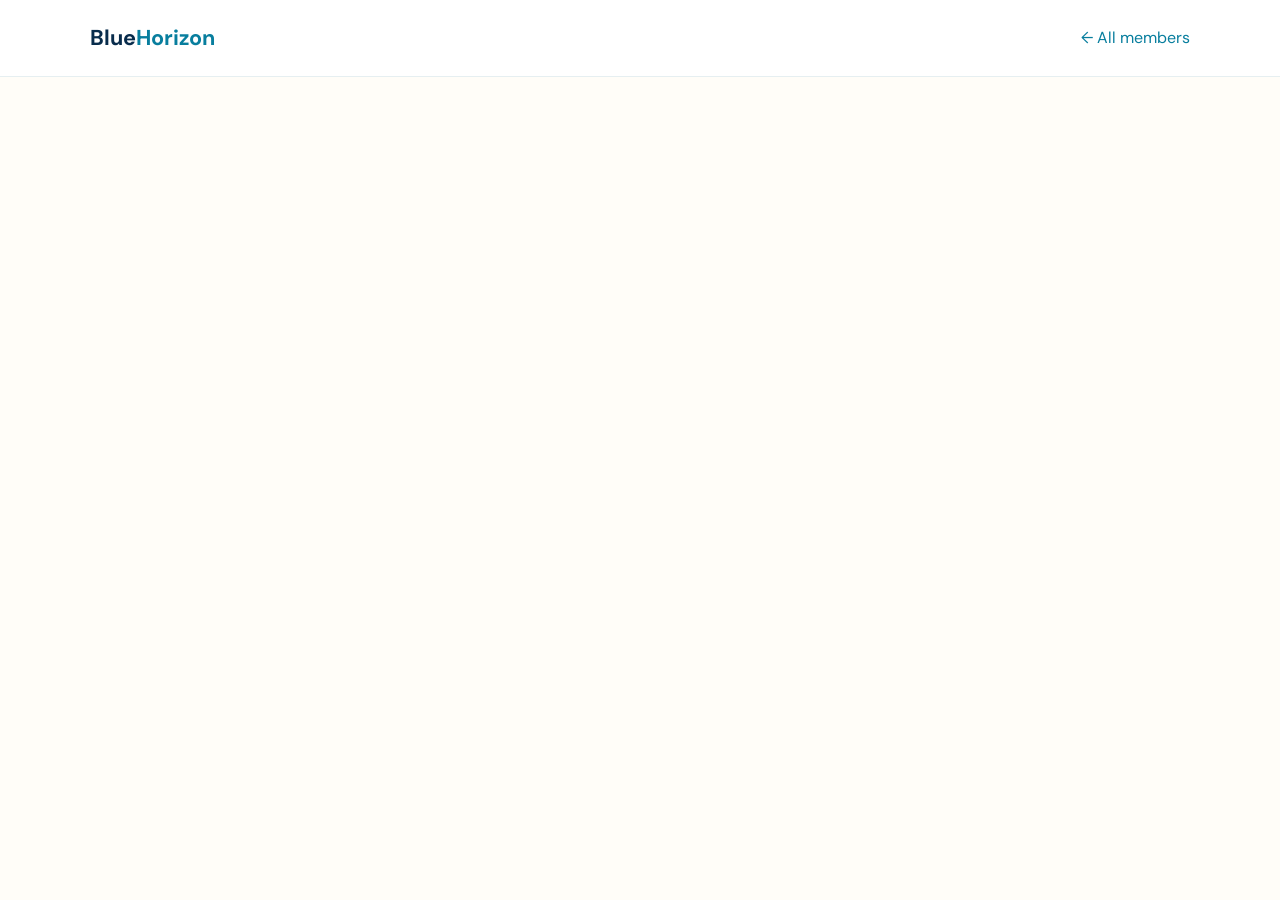
==== members/estoperes/estoperes.html @ 29ae5778 "Add website files and Latip page" ====
<!DOCTYPE html>
<html lang="en">
<head>
    <meta charset="UTF-8">
    <meta name="viewport" content="width=device-width, initial-scale=1.0">
    <title>Estoperes</title>
    <link rel="stylesheet" href="../../styles.css">
</head>
<body>
    <header class="site-header">
        <nav class="navbar">
            <a class="logo" href="../../index.html">Blue<span>Horizon</span></a>
            <a class="back-link" href="../../about.html#members">← All members</a>
        </nav>
    </header>
</body>
</html>
---- styles.css ----
@import url('https://fonts.googleapis.com/css2?family=DM+Sans:wght@400;500;700&family=Playfair+Display:wght@600;700&display=swap');

/* Basic page styles */

* {
    box-sizing: border-box;
}

body {
    margin: 0;
    background-color: #fffdf8;
    color: #17364b;
    font-family: 'DM Sans', sans-serif;
    line-height: 1.6;
}

h1,
h2,
h3 {
    font-family: 'Playfair Display', serif;
    line-height: 1.2;
}

h1 {
    margin: 10px 0 20px;
    font-size: 4rem;
}

h2 {
    margin: 10px 0 20px;
    font-size: 2.5rem;
}

h3 {
    font-size: 1.35rem;
}

p {
    margin: 0 0 18px;
}

a {
    color: inherit;
    text-decoration: none;
}

/* Navigation */

.site-header {
    background-color: white;
    border-bottom: 1px solid #e6eff1;
}

.navbar {
    max-width: 1150px;
    min-height: 76px;
    margin: auto;
    padding: 0 25px;

    display: flex;
    align-items: center;
    justify-content: space-between;
}

.logo {
    color: #082c4c;
    font-size: 1.35rem;
    font-weight: bold;
}

.logo span {
    color: #087e9e;
}

.nav-links {
    display: flex;
    align-items: center;
    gap: 30px;
    color: #6b8190;
}

.nav-links a:hover,
.nav-links .active {
    color: #087e9e;
}

.nav-login {
    padding: 9px 18px;
    border: 1px solid #087e9e;
    border-radius: 30px;
    color: #087e9e !important;
}

/* Buttons and small text */

.button {
    display: inline-block;
    padding: 13px 24px;
    border: 0;
    border-radius: 30px;
    background-color: #087e9e;
    color: white;
    font: inherit;
    cursor: pointer;
}

.button:hover {
    background-color: #082c4c;
}

.button-light {
    background-color: white;
    color: #082c4c;
}

.label {
    margin-bottom: 10px;
    color: #087e9e;
    font-size: 0.75rem;
    font-weight: bold;
    letter-spacing: 2px;
    text-transform: uppercase;
}

.label.light {
    color: #a7e9ef;
}

.muted-text,
.info-card p,
.member-info p {
    color: #6b8190;
}

/* Home page */

.hero {
    min-height: 650px;
    padding: 60px 25px;
    color: white;
    background-image:
        linear-gradient(90deg, rgba(4, 34, 58, 0.92), rgba(4, 34, 58, 0.2)),
        url('https://images.unsplash.com/photo-1518509562904-e7ef99cdcc86?auto=format&fit=crop&w=1800&q=80');
    background-position: center;
    background-size: cover;

    display: flex;
    align-items: center;
}

.hero-content {
    width: 100%;
    max-width: 1150px;
    margin: auto;
}

.hero-content p:not(.label) {
    max-width: 520px;
    color: #e5f5f7;
    font-size: 1.1rem;
}

.hero h1 span {
    color: #7edce8;
}

.section {
    max-width: 1150px;
    margin: auto;
    padding: 90px 25px;
}

.section-heading {
    max-width: 620px;
    margin-bottom: 40px;
}

.card-grid,
.member-grid {
    display: grid;
    grid-template-columns: repeat(3, 1fr);
    gap: 24px;
}

.info-card {
    padding: 30px;
    border: 1px solid #e0edef;
    border-radius: 12px;
    background-color: white;
}

.icon {
    font-size: 2rem;
}

.blue-section {
    padding: 65px 25px;
    background-color: #082c4c;
    color: white;

    display: flex;
    align-items: center;
    justify-content: space-between;
    gap: 30px;
}

.blue-section p {
    color: #c9e2e8;
}

/* About and contact pages */

.page-banner {
    padding: 100px 25px;
    color: white;
    text-align: center;
    background-image:
        linear-gradient(rgba(7, 44, 74, 0.85), rgba(7, 44, 74, 0.85)),
        url('https://images.unsplash.com/photo-1507525428034-b723cf961d3e?auto=format&fit=crop&w=1600&q=80');
    background-position: center;
    background-size: cover;
}

.page-banner h1 {
    margin-bottom: 10px;
}

.page-banner p:last-child {
    color: #d3eef1;
}

.about-layout,
.contact-layout {
    display: grid;
    grid-template-columns: 1fr 1fr;
    gap: 70px;
}

.member-card {
    overflow: hidden;
    border-radius: 12px;
    background-color: white;
    box-shadow: 0 8px 25px rgba(8, 44, 76, 0.08);
}

.member-card:hover {
    transform: translateY(-4px);
}

.member-image,
.profile-photo {
    min-height: 260px;
    background-position: center;
    background-size: cover;
}

.latip-image {
    background-image: url('https://images.unsplash.com/photo-1535713875002-d1d0cf377fde?auto=format&fit=crop&w=700&q=80');
}

.estoperes-image {
    background-image: url('https://images.unsplash.com/photo-1494790108377-be9c29b29330?auto=format&fit=crop&w=700&q=80');
}

.portal-image {
    background-image: url('https://images.unsplash.com/photo-1544005313-94ddf0286df2?auto=format&fit=crop&w=700&q=80');
}

.tolero-image {
    background-image: url('https://images.unsplash.com/photo-1500648767791-00dcc994a43e?auto=format&fit=crop&w=700&q=80');
}

.member-info {
    padding: 20px;
}

.contact-details p {
    max-width: 430px;
}

/* Forms */

.simple-form {
    display: flex;
    flex-direction: column;
    gap: 8px;
}

label {
    margin-top: 8px;
    font-weight: bold;
}

input,
textarea {
    width: 100%;
    padding: 12px;
    border: 1px solid #c9dfe3;
    border-radius: 6px;
    color: #17364b;
    font: inherit;
}

input:focus,
textarea:focus {
    outline: 2px solid #8ad9e0;
}

.form-message {
    min-height: 25px;
    color: #087e9e;
    font-weight: bold;
}

/* Login and member pages */

.login-main {
    min-height: calc(100vh - 77px);
    padding: 40px 20px;
    background-color: #e8f7fa;

    display: grid;
    place-items: center;
}

.login-box {
    width: 100%;
    max-width: 460px;
    padding: 45px;
    border-radius: 12px;
    background-color: white;
    box-shadow: 0 10px 30px rgba(8, 44, 76, 0.1);
}

.full-button {
    width: 100%;
    margin-top: 18px;
}

.small-text {
    margin-top: 30px;
    color: #6b8190;
    font-size: 0.8rem;
    text-align: center;
}

.back-link {
    color: #087e9e;
}

.profile-page {
    max-width: 1000px;
    min-height: calc(100vh - 77px);
    margin: auto;
    padding: 80px 25px;

    display: grid;
    grid-template-columns: 1fr 1fr;
    align-items: center;
    gap: 60px;
}

.profile-photo {
    min-height: 500px;
    border-radius: 12px;
}

.profile-content p {
    max-width: 500px;
}
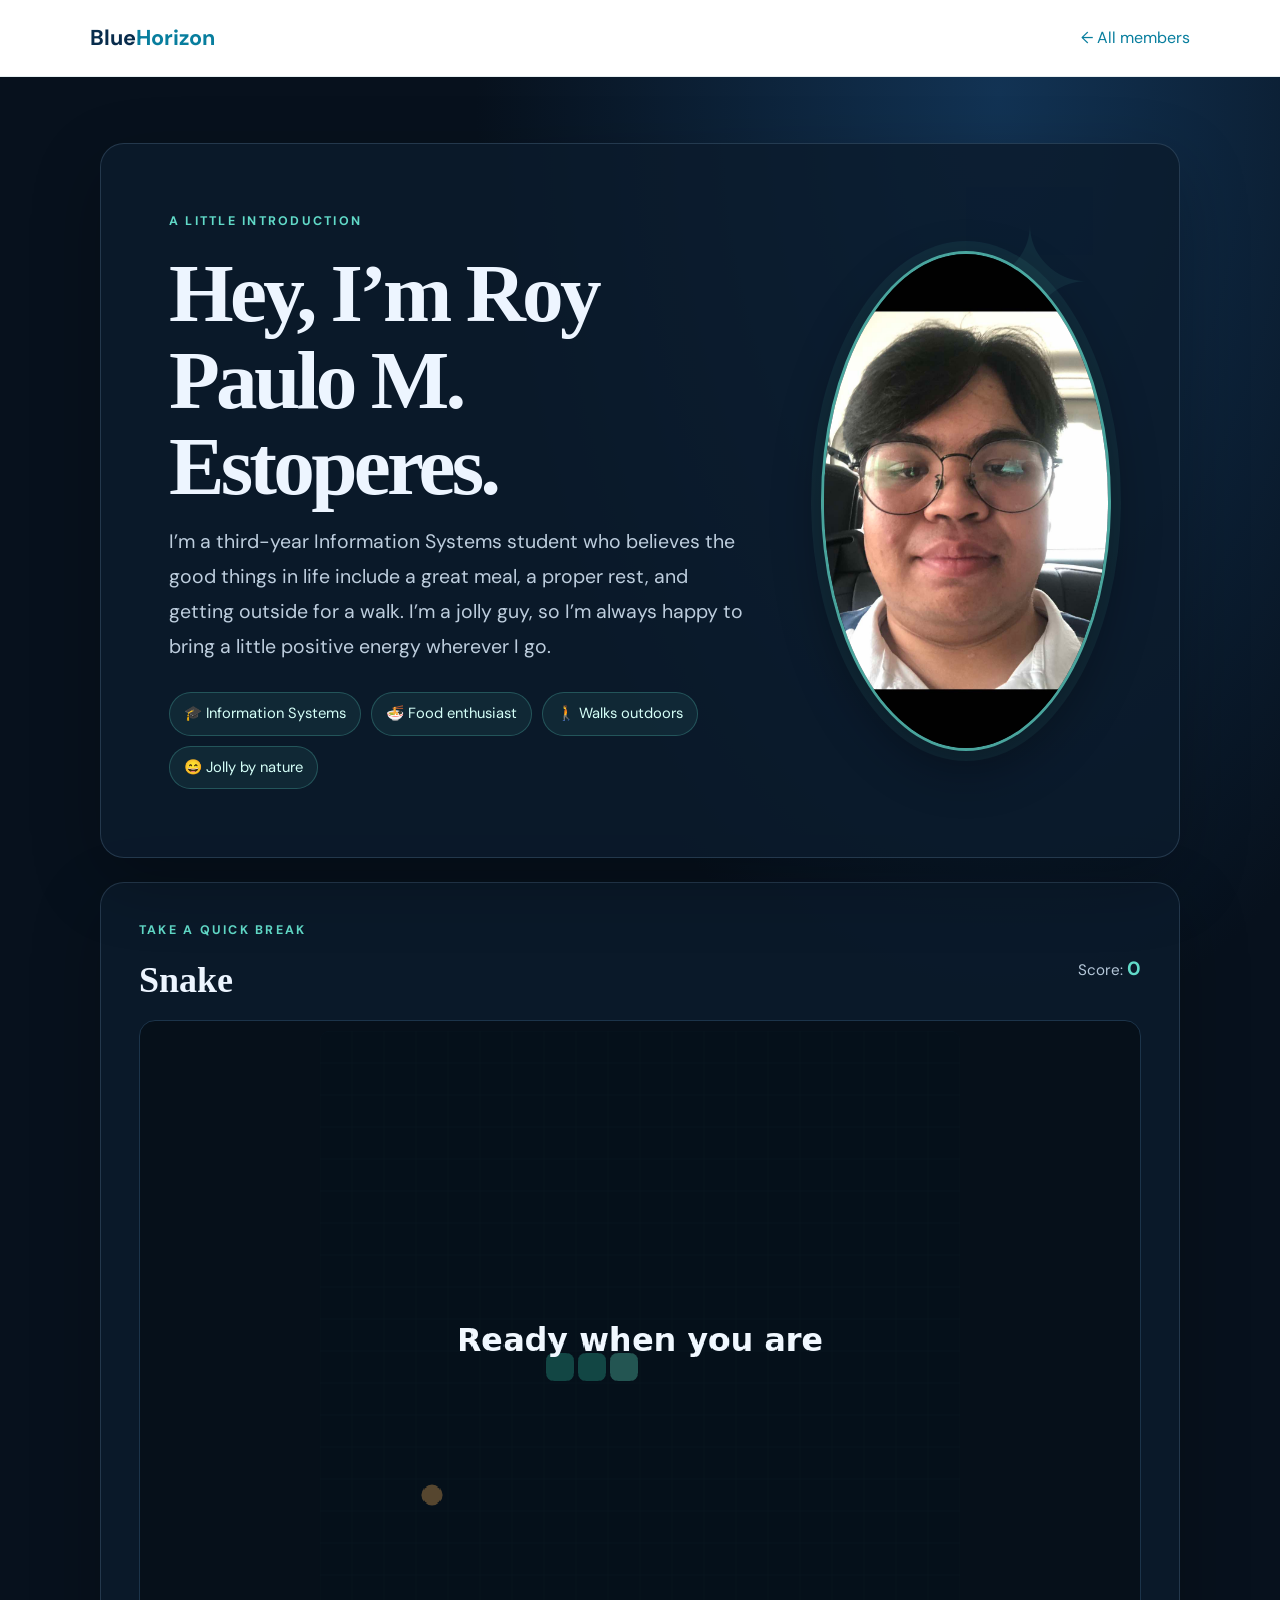
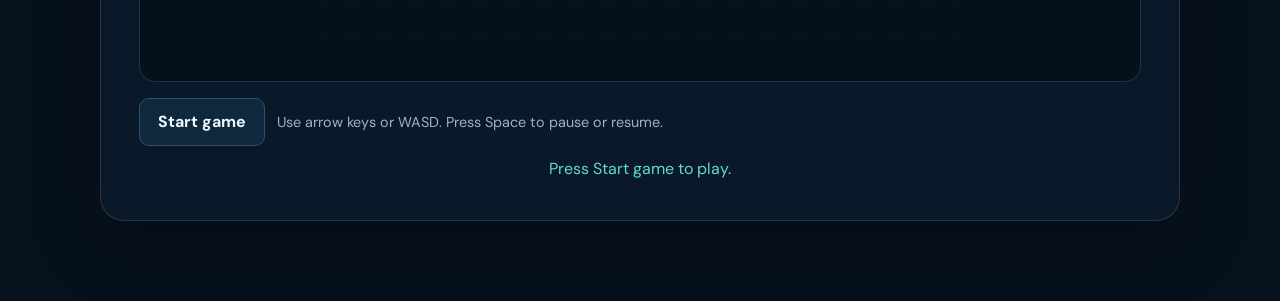
==== commit b134ff71: "Add Estoperes profile and snake game" ====
--- a/members/estoperes/estoperes.html
+++ b/members/estoperes/estoperes.html
@@ -3,15 +3,162 @@
 <head>
     <meta charset="UTF-8">
     <meta name="viewport" content="width=device-width, initial-scale=1.0">
-    <title>Estoperes</title>
+    <meta name="theme-color" content="#07111d">
+    <title>Roy Paulo M. Estoperes | About Me</title>
     <link rel="stylesheet" href="../../styles.css">
+    <style>
+        :root { color-scheme: dark; }
+        body { min-height: 100vh; background: radial-gradient(ellipse at 78% 5%, #123354 0, transparent 37%), #07111d; color: #edf5ff; }
+        .profile-wrap { width: min(1080px, calc(100% - 36px)); margin: 0 auto; padding: 66px 0 80px; }
+        .intro-card, .game-card { border: 1px solid rgba(157, 198, 232, .18); background: rgba(12, 28, 45, .82); border-radius: 24px; box-shadow: 0 24px 70px rgba(0, 0, 0, .24); }
+        .intro-card { padding: clamp(28px, 6vw, 68px); position: relative; overflow: hidden; }
+        .intro-layout { display: grid; grid-template-columns: minmax(0, 1fr) minmax(190px, 290px); align-items: center; gap: clamp(28px, 6vw, 70px); position: relative; z-index: 1; }
+        .profile-photo { display: block; width: 100%; aspect-ratio: 1; object-fit: cover; border: 3px solid rgba(97, 218, 200, .72); border-radius: 50%; box-shadow: 0 18px 50px rgba(0, 0, 0, .32), 0 0 0 10px rgba(97, 218, 200, .08); }
+        .intro-card::after { content: '✦'; position: absolute; right: 8%; top: 3%; color: #59d3c1; font-size: 150px; opacity: .08; pointer-events: none; }
+        .eyebrow { color: #61dac8; font-size: .78rem; font-weight: 700; letter-spacing: .18em; text-transform: uppercase; }
+        h1 { max-width: 740px; margin: 14px 0; font-size: clamp(2.5rem, 7vw, 5.2rem); line-height: 1.04; letter-spacing: -.045em; }
+        .lead { max-width: 660px; color: #bdcddd; font-size: clamp(1.05rem, 2vw, 1.22rem); line-height: 1.8; }
+        .traits { display: flex; flex-wrap: wrap; gap: 10px; margin-top: 28px; }
+        .trait { padding: 9px 14px; border: 1px solid rgba(97, 218, 200, .25); border-radius: 999px; background: rgba(97, 218, 200, .08); color: #d5fff8; font-size: .92rem; }
+        .game-card { margin-top: 24px; padding: clamp(22px, 4vw, 38px); }
+        .game-head { display: flex; align-items: end; justify-content: space-between; gap: 16px; margin-bottom: 18px; }
+        h2 { margin: 5px 0 0; font-size: clamp(1.6rem, 4vw, 2.25rem); }
+        .score { color: #b5c7d9; font-size: .95rem; white-space: nowrap; }
+        .score strong { color: #61dac8; font-size: 1.2rem; }
+        .board-shell { padding: 10px; background: #06101a; border: 1px solid #1c344a; border-radius: 16px; }
+        canvas { display: block; width: 100%; max-width: 640px; aspect-ratio: 1; margin: auto; border-radius: 10px; background: #091827; image-rendering: pixelated; touch-action: none; }
+        .game-controls { display: flex; flex-wrap: wrap; align-items: center; gap: 12px; margin-top: 16px; }
+        .game-controls button, .pad button { border: 1px solid #31516b; border-radius: 10px; background: #10283d; color: #eff8ff; font: inherit; cursor: pointer; }
+        .game-controls button { padding: 10px 18px; font-weight: 700; }
+        .game-controls button:hover, .pad button:hover { background: #173b54; }
+        .hint { color: #9eb2c5; font-size: .9rem; }
+        .pad { display: grid; grid-template-columns: repeat(3, 48px); grid-template-rows: repeat(2, 42px); gap: 5px; margin: 18px auto 0; width: max-content; }
+        .pad button { font-size: 1.2rem; }
+        .pad .up { grid-column: 2; }.pad .left { grid-column: 1; grid-row: 2; }.pad .down { grid-column: 2; grid-row: 2; }.pad .right { grid-column: 3; grid-row: 2; }
+        .status { min-height: 1.4em; margin: 10px 0 0; color: #61dac8; text-align: center; }
+        @media (min-width: 760px) { .pad { display: none; } }
+        @media (max-width: 680px) { .intro-layout { grid-template-columns: 1fr; } .profile-photo { width: min(220px, 65%); margin: 0 auto; grid-row: 1; } }
+        @media (max-width: 520px) { .profile-wrap { width: min(100% - 22px, 1080px); padding-top: 36px; } .game-head { align-items: start; flex-direction: column; } }
+    </style>
 </head>
 <body>
     <header class="site-header">
         <nav class="navbar">
             <a class="logo" href="../../index.html">Blue<span>Horizon</span></a>
-            <a class="back-link" href="../../about.html#members">← All members</a>
+            <a class="back-link" href="../../about.html#members">&larr; All members</a>
         </nav>
     </header>
+
+    <main class="profile-wrap">
+        <section class="intro-card" aria-labelledby="intro-title">
+            <div class="intro-layout">
+                <div>
+                    <p class="eyebrow">A little introduction</p>
+                    <h1 id="intro-title">Hey, I’m Roy Paulo M. Estoperes.</h1>
+                    <p class="lead">I’m a third-year Information Systems student who believes the good things in life include a great meal, a proper rest, and getting outside for a walk. I’m a jolly guy, so I’m always happy to bring a little positive energy wherever I go.</p>
+                    <div class="traits" aria-label="A few things about Roy">
+                        <span class="trait">🎓 Information Systems</span>
+                        <span class="trait">🍜 Food enthusiast</span>
+                        <span class="trait">🚶 Walks outdoors</span>
+                        <span class="trait">😄 Jolly by nature</span>
+                    </div>
+                </div>
+                <img class="profile-photo" src="Estoperes.jpg" alt="Photo of Roy Paulo M. Estoperes">
+            </div>
+        </section>
+
+        <section class="game-card" aria-labelledby="game-title">
+            <div class="game-head">
+                <div><p class="eyebrow">Take a quick break</p><h2 id="game-title">Snake</h2></div>
+                <p class="score">Score: <strong id="score">0</strong></p>
+            </div>
+            <div class="board-shell"><canvas id="board" width="600" height="600" aria-label="Snake game board"></canvas></div>
+            <div class="game-controls">
+                <button id="start-button" type="button">Start game</button>
+                <span class="hint">Use arrow keys or WASD. Press Space to pause or resume.</span>
+            </div>
+            <div class="pad" aria-label="Touch controls">
+                <button class="up" data-dir="up" aria-label="Up">▲</button>
+                <button class="left" data-dir="left" aria-label="Left">◀</button>
+                <button class="down" data-dir="down" aria-label="Down">▼</button>
+                <button class="right" data-dir="right" aria-label="Right">▶</button>
+            </div>
+            <p id="status" class="status" aria-live="polite">Press Start game to play.</p>
+        </section>
+    </main>
+
+    <script>
+        (() => {
+            const canvas = document.getElementById('board');
+            const ctx = canvas.getContext('2d');
+            const scoreLabel = document.getElementById('score');
+            const statusLabel = document.getElementById('status');
+            const startButton = document.getElementById('start-button');
+            const cells = 20;
+            const size = canvas.width / cells;
+            let snake, food, direction, queuedDirection, score, timer, state = 'ready';
+
+            function placeFood() {
+                do { food = { x: Math.floor(Math.random() * cells), y: Math.floor(Math.random() * cells) }; }
+                while (snake.some(part => part.x === food.x && part.y === food.y));
+            }
+            function reset() {
+                snake = [{ x: 9, y: 10 }, { x: 8, y: 10 }, { x: 7, y: 10 }];
+                direction = { x: 1, y: 0 }; queuedDirection = direction;
+                score = 0; scoreLabel.textContent = score; placeFood(); draw();
+            }
+            function draw() {
+                ctx.fillStyle = '#091827'; ctx.fillRect(0, 0, canvas.width, canvas.height);
+                ctx.strokeStyle = 'rgba(131, 168, 195, .07)'; ctx.lineWidth = 1;
+                for (let i = 0; i <= cells; i++) {
+                    ctx.beginPath(); ctx.moveTo(i * size, 0); ctx.lineTo(i * size, canvas.height); ctx.stroke();
+                    ctx.beginPath(); ctx.moveTo(0, i * size); ctx.lineTo(canvas.width, i * size); ctx.stroke();
+                }
+                ctx.fillStyle = '#ffbd69'; ctx.beginPath(); ctx.arc((food.x + .5) * size, (food.y + .5) * size, size * .32, 0, Math.PI * 2); ctx.fill();
+                snake.forEach((part, index) => {
+                    ctx.fillStyle = index === 0 ? '#66ead3' : '#31bda9';
+                    ctx.beginPath(); ctx.roundRect(part.x * size + 2, part.y * size + 2, size - 4, size - 4, size * .25); ctx.fill();
+                });
+                if (state === 'ready' || state === 'paused' || state === 'over') {
+                    ctx.fillStyle = 'rgba(4, 12, 20, .67)'; ctx.fillRect(0, 0, canvas.width, canvas.height);
+                    ctx.fillStyle = '#f1f8ff'; ctx.textAlign = 'center'; ctx.font = '700 30px system-ui';
+                    ctx.fillText(state === 'ready' ? 'Ready when you are' : state === 'paused' ? 'Paused' : 'Game over', canvas.width / 2, canvas.height / 2);
+                }
+            }
+            function step() {
+                direction = queuedDirection;
+                const head = { x: snake[0].x + direction.x, y: snake[0].y + direction.y };
+                const eating = head.x === food.x && head.y === food.y;
+                if (head.x < 0 || head.y < 0 || head.x >= cells || head.y >= cells || snake.slice(0, eating ? undefined : -1).some(part => part.x === head.x && part.y === head.y)) {
+                    clearInterval(timer); state = 'over'; startButton.textContent = 'Play again'; statusLabel.textContent = `Game over! You scored ${score}.`; draw(); return;
+                }
+                snake.unshift(head);
+                if (eating) { score++; scoreLabel.textContent = score; placeFood(); }
+                else snake.pop();
+                draw();
+            }
+            function start() {
+                clearInterval(timer); reset(); state = 'playing'; statusLabel.textContent = 'Enjoy the game!'; startButton.textContent = 'Restart game';
+                draw(); timer = setInterval(step, 125);
+            }
+            function setDirection(name) {
+                const vectors = { up: { x: 0, y: -1 }, down: { x: 0, y: 1 }, left: { x: -1, y: 0 }, right: { x: 1, y: 0 } };
+                const next = vectors[name];
+                if (next && (next.x !== -direction.x || next.y !== -direction.y)) queuedDirection = next;
+            }
+            function togglePause() {
+                if (state === 'playing') { clearInterval(timer); state = 'paused'; statusLabel.textContent = 'Paused. Press Space or Start game to continue.'; startButton.textContent = 'Resume game'; draw(); }
+                else if (state === 'paused') { state = 'playing'; statusLabel.textContent = 'Enjoy the game!'; startButton.textContent = 'Restart game'; draw(); timer = setInterval(step, 125); }
+            }
+            startButton.addEventListener('click', () => state === 'paused' ? togglePause() : start());
+            document.addEventListener('keydown', event => {
+                const keys = { ArrowUp: 'up', w: 'up', W: 'up', ArrowDown: 'down', s: 'down', S: 'down', ArrowLeft: 'left', a: 'left', A: 'left', ArrowRight: 'right', d: 'right', D: 'right' };
+                if (keys[event.key]) { event.preventDefault(); setDirection(keys[event.key]); }
+                if (event.code === 'Space') { event.preventDefault(); togglePause(); }
+            });
+            document.querySelectorAll('.pad button').forEach(button => button.addEventListener('click', () => setDirection(button.dataset.dir)));
+            reset();
+        })();
+    </script>
 </body>
 </html>
